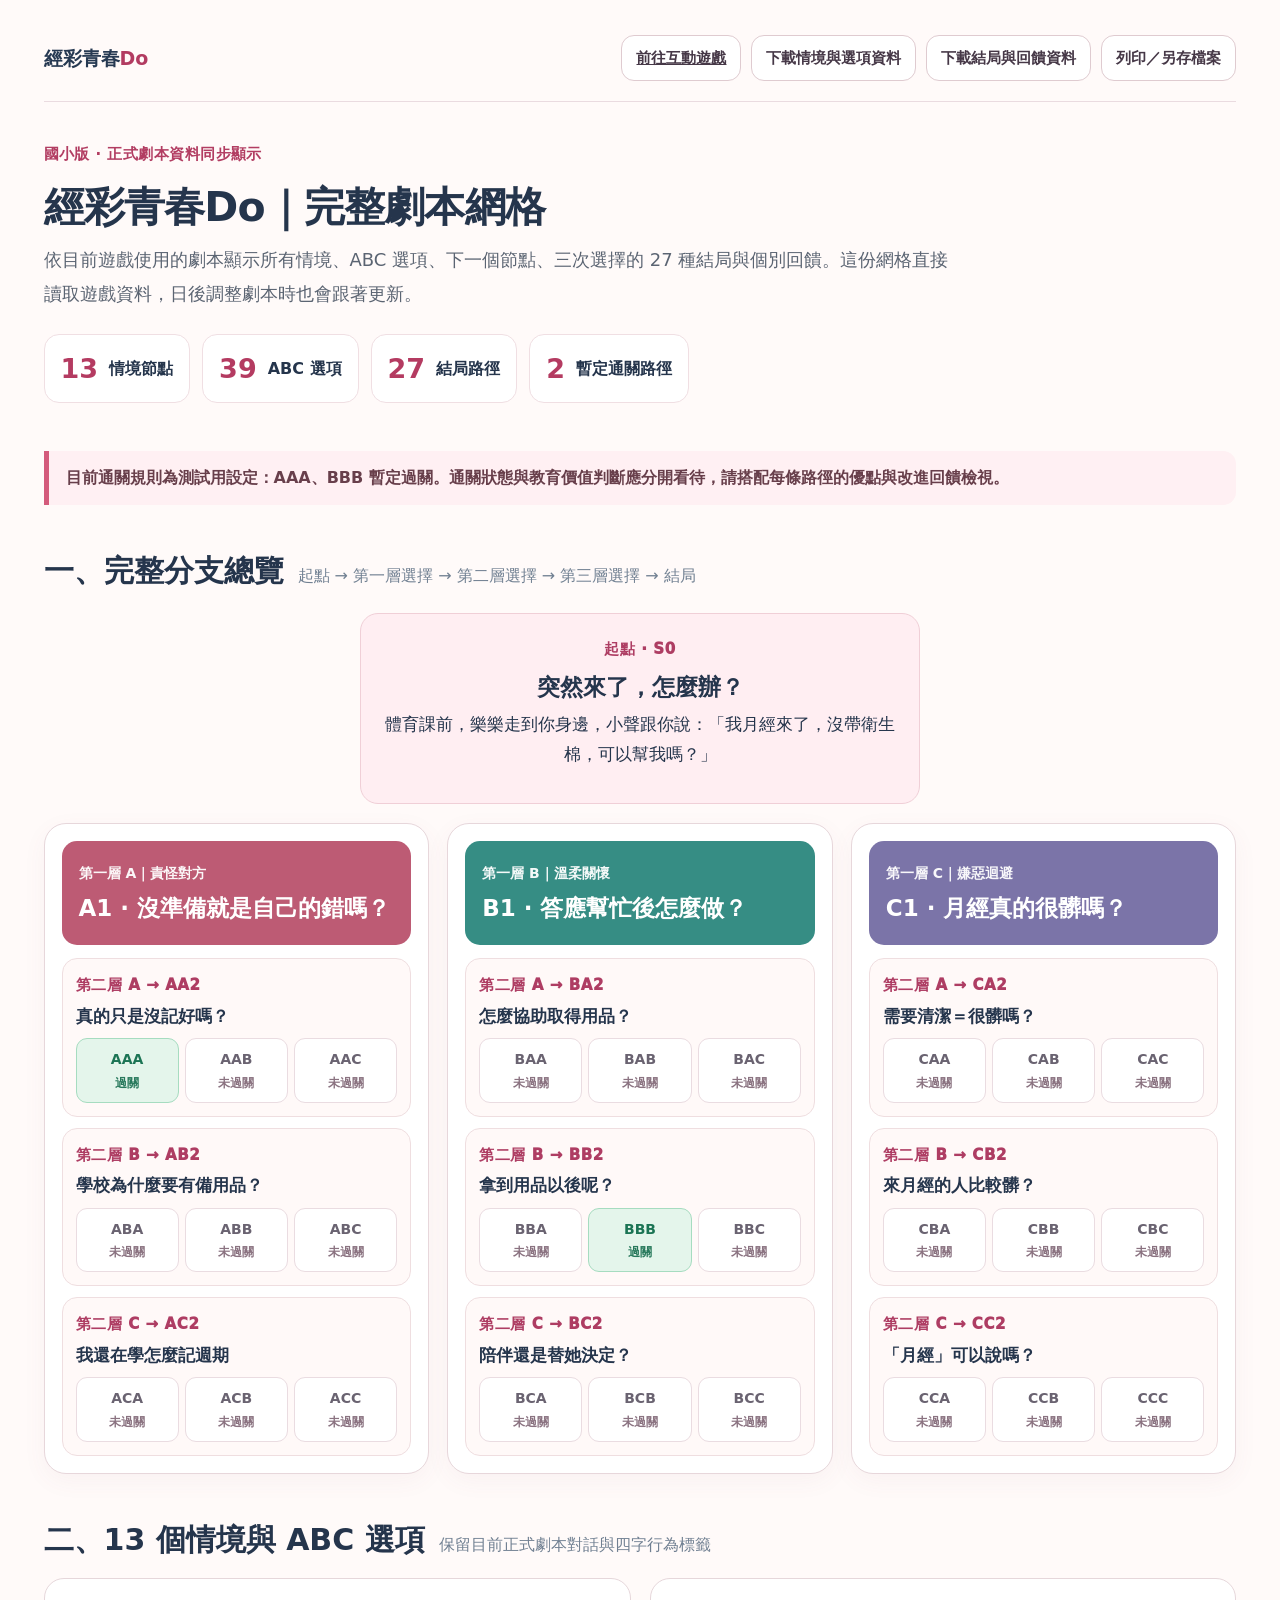
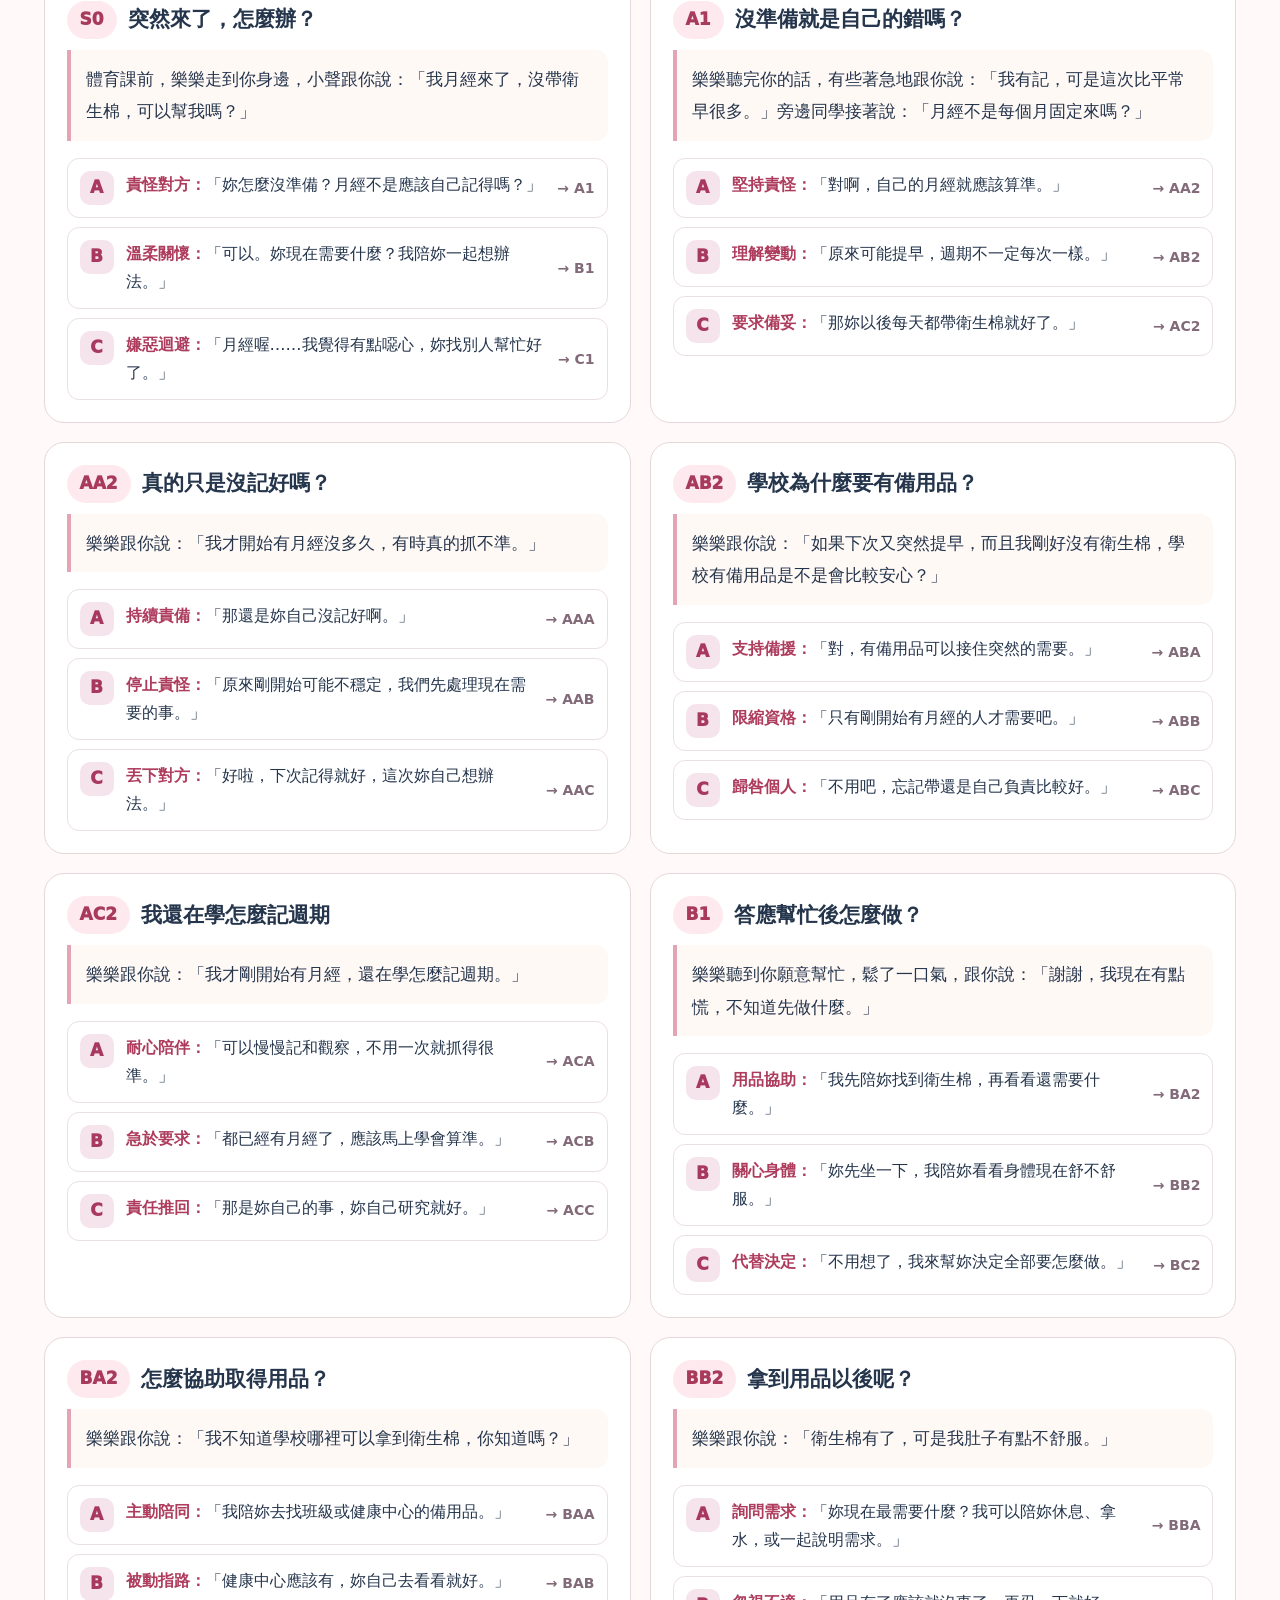
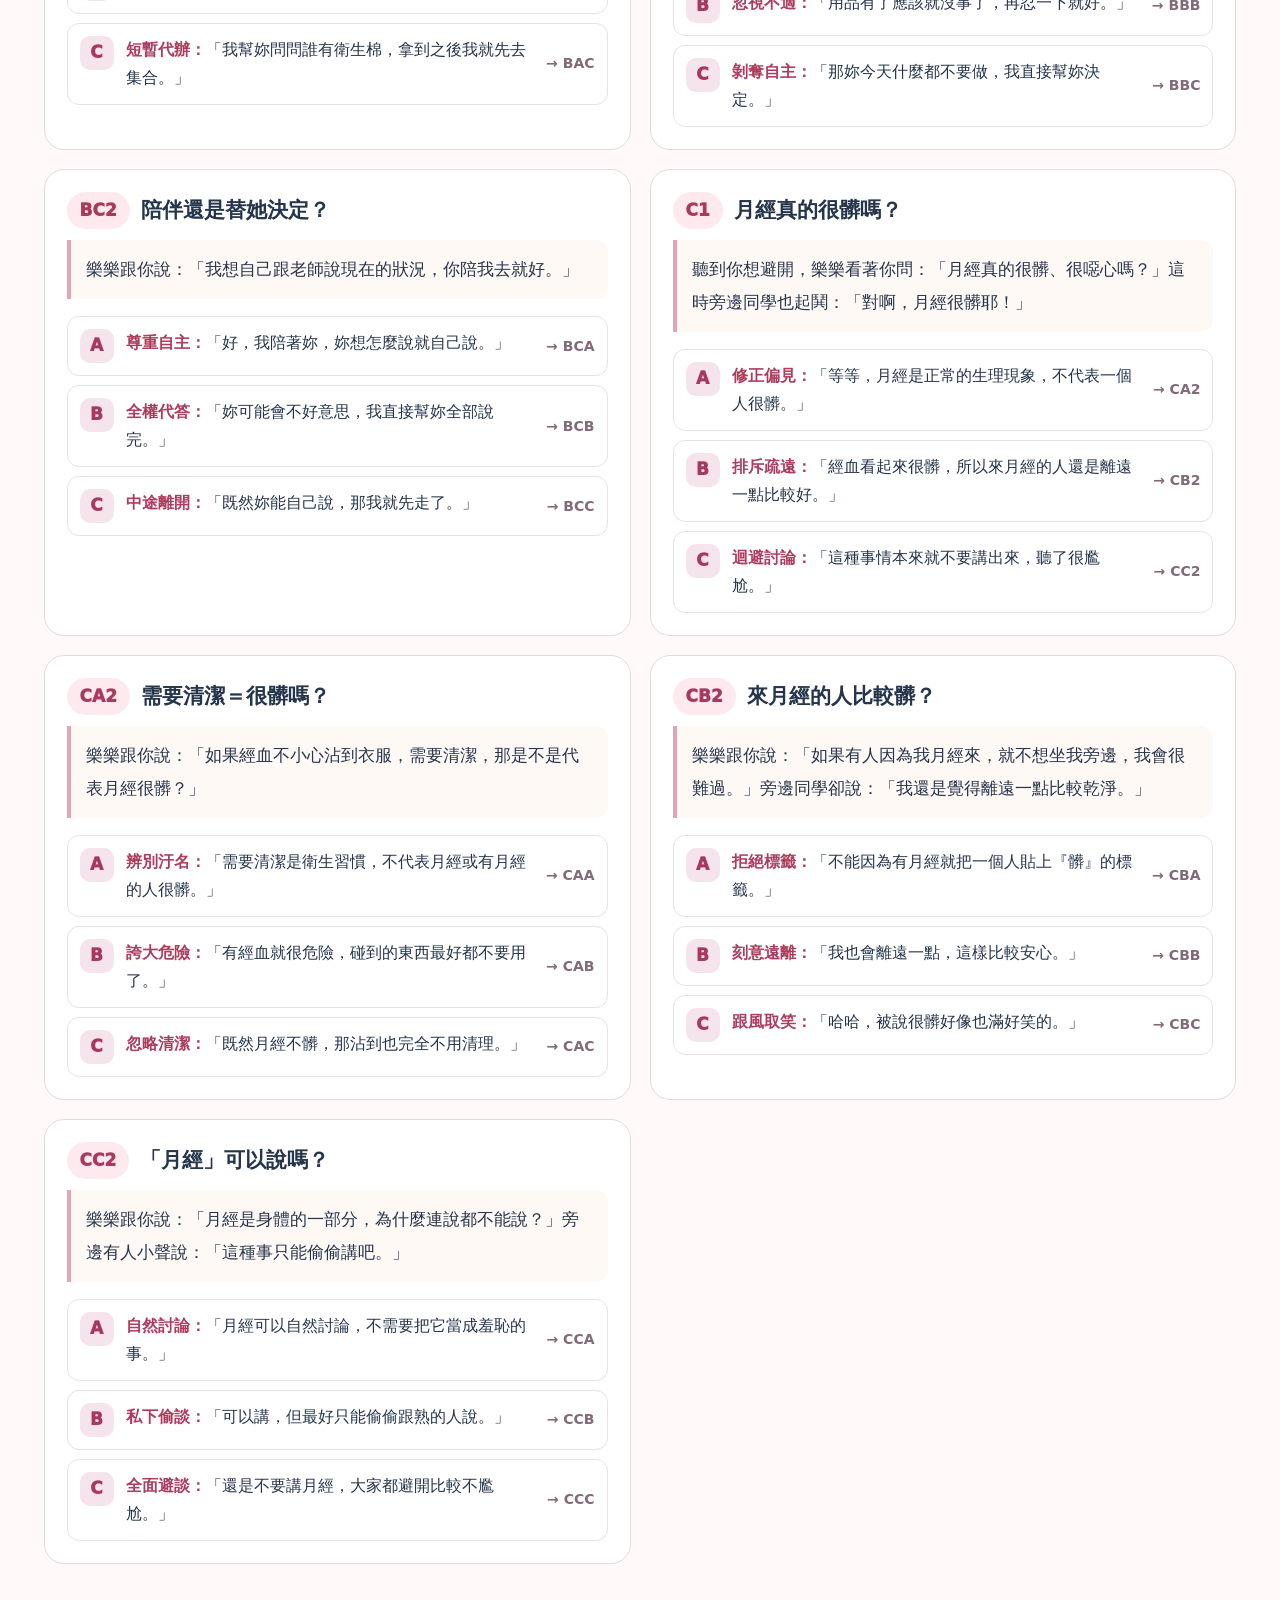
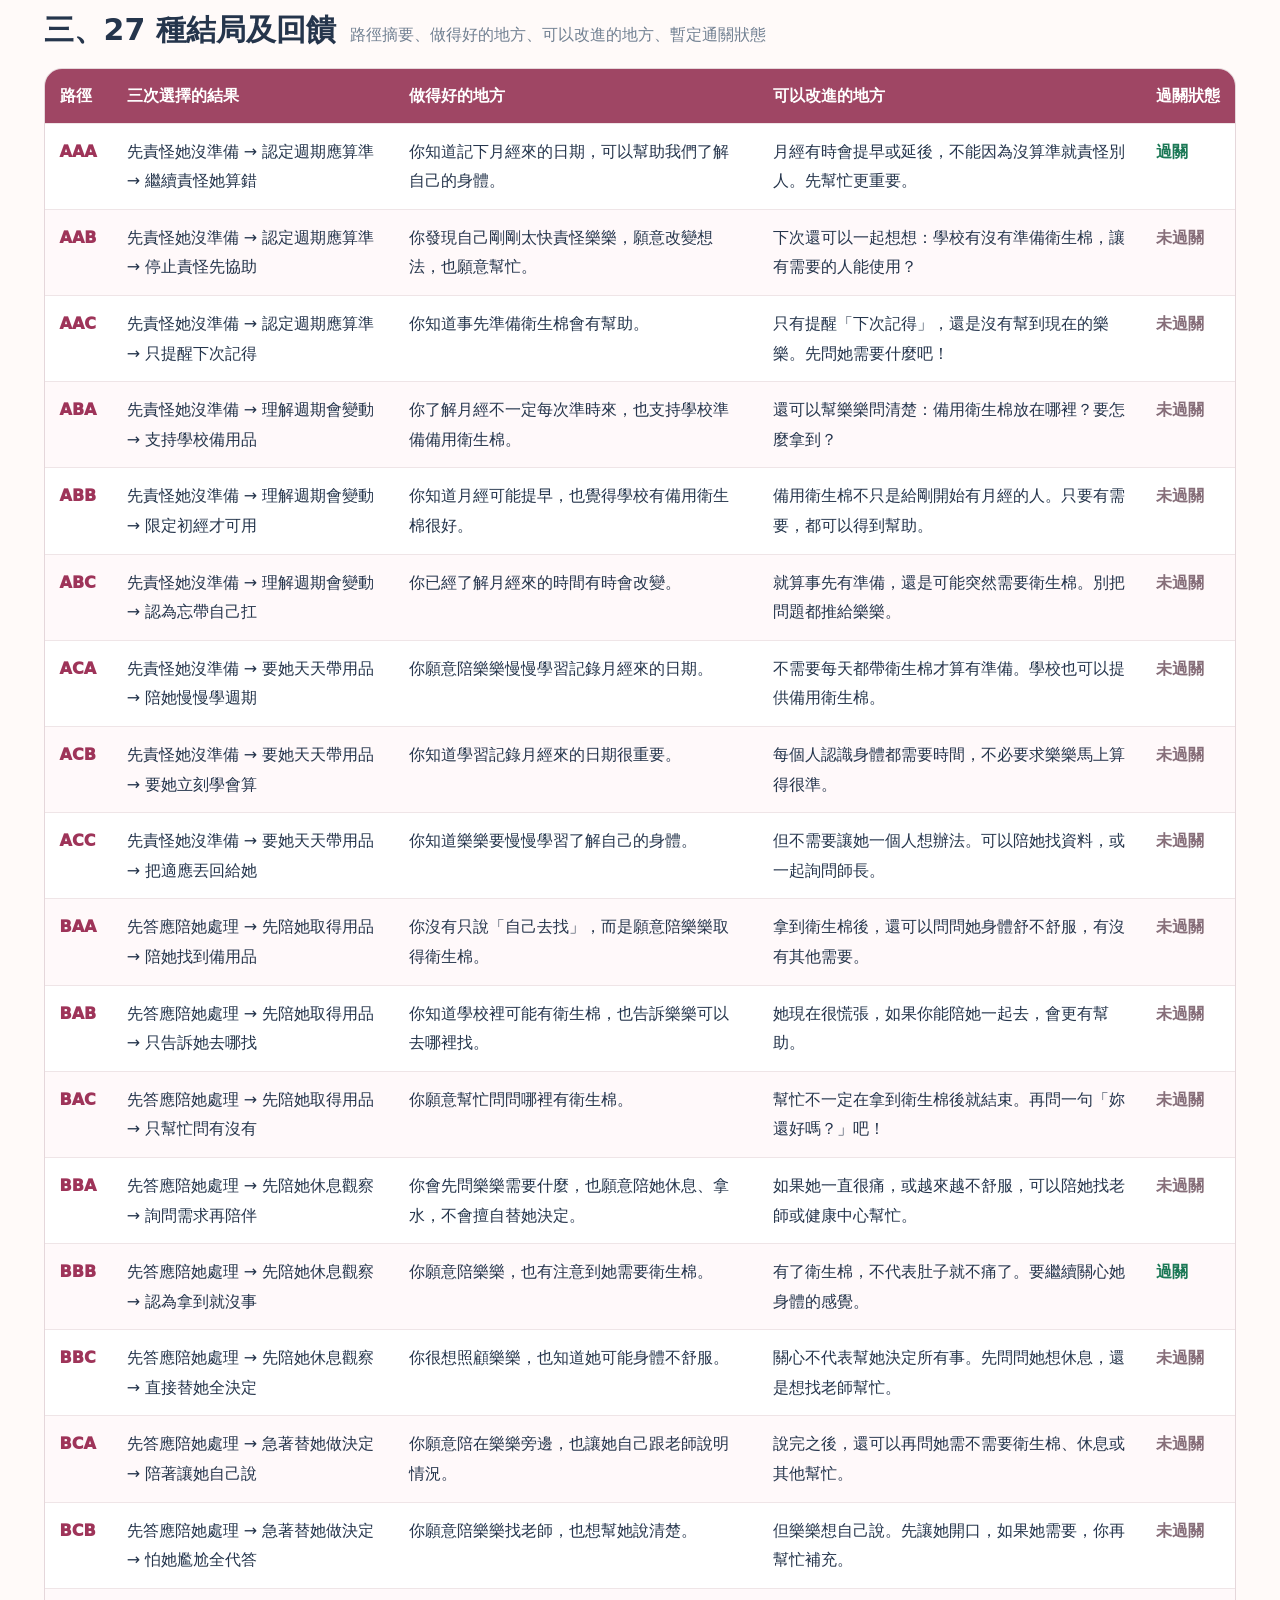
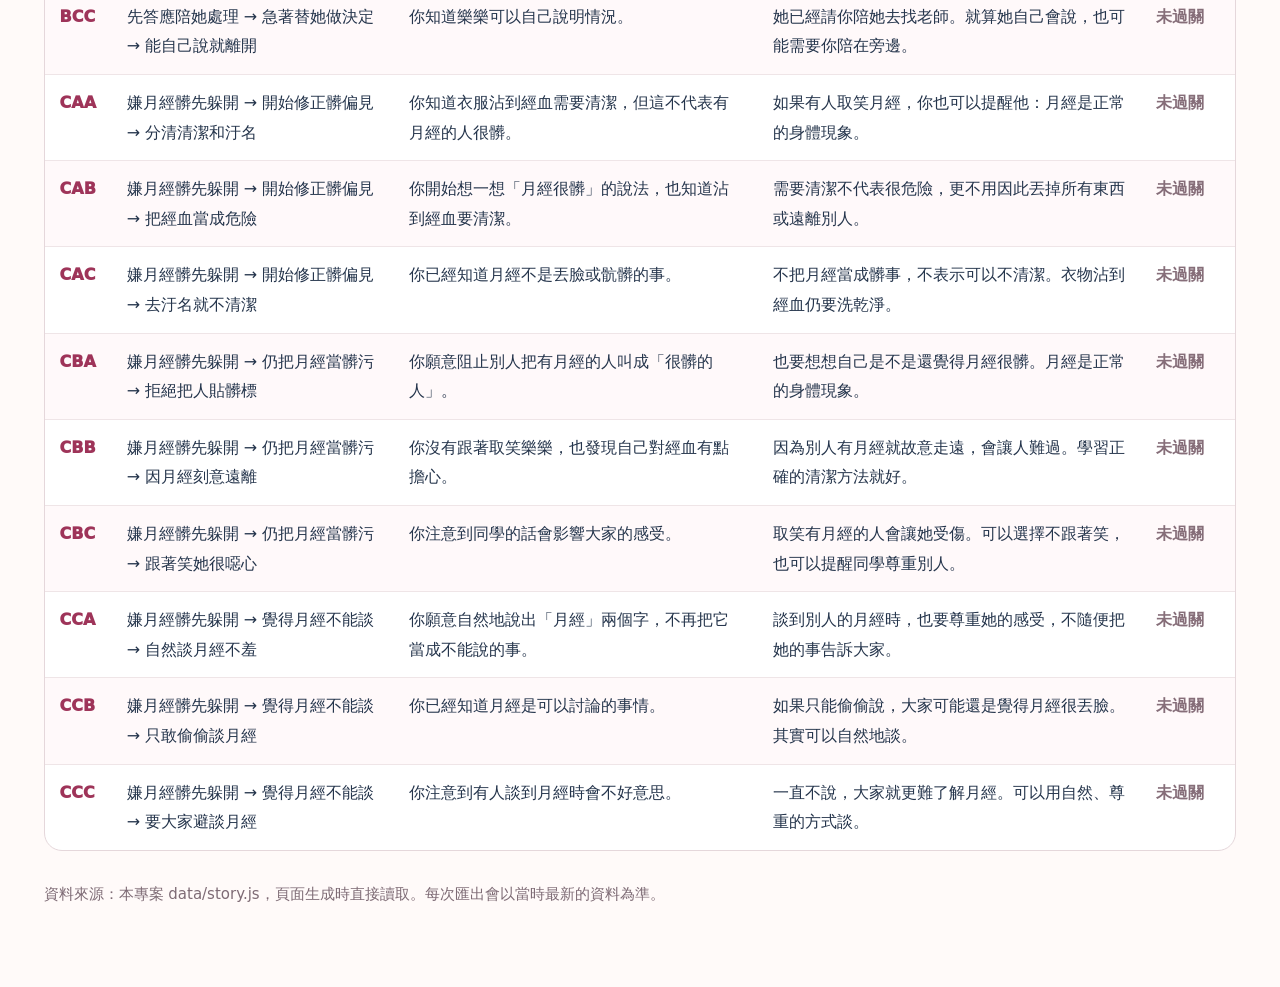
==== story-grid.html @ a3f5ae29 "docs: add live script grid displaying every scene, branch and ending with CSV export" ====
<!doctype html>
<html lang="zh-Hant">
<head>
<meta charset="utf-8">
<meta name="viewport" content="width=device-width, initial-scale=1">
<meta name="color-scheme" content="light">
<title>經彩青春Do｜國小版劇本網格</title>
<script src="./data/story.js" defer></script>
<style>
:root{font-family:"Noto Sans TC","PingFang TC","Microsoft JhengHei",system-ui,sans-serif;color:#25354c;background:#fffaf9;font-size:17px}
*{box-sizing:border-box}body{margin:0;line-height:1.75}main{max-width:1440px;padding:25px clamp(16px,3.4vw,55px) 80px;margin:auto}
h1{font-size:clamp(30px,3.2vw,45px);line-height:1.35;margin:0 0 8px;letter-spacing:-.02em}
h2{font-size:clamp(24px,2.6vw,30px);line-height:1.4;margin:0 0 17px}
h3{font-size:21px;margin:0 0 8px}p{margin:0 0 12px}a{color:#9f3155}button{font:inherit;cursor:pointer;border:0}
.topbar{display:flex;justify-content:space-between;align-items:center;gap:14px;flex-wrap:wrap;padding:10px 0 20px;border-bottom:1px solid #eadbe0}
.brand{font-size:19px;font-weight:900;text-decoration:none;color:#263952}.brand span{color:#b23b61}
.header-actions{display:flex;gap:10px;flex-wrap:wrap}
.control{border:1px solid #dfcbd0;border-radius:13px;background:white;color:#463847;font-size:15px;font-weight:800;padding:9px 14px}
.control:hover{border-color:#b83a61;background:#fff0f4}
.hero{padding:39px 0 28px}.eyebrow{font-size:15px;letter-spacing:.03em;color:#b23d62;font-weight:900}
.intro{font-size:18px;color:#5b6472;max-width:920px;line-height:1.9}
.counters{display:flex;flex-wrap:wrap;gap:12px;margin:23px 0 0}
.stat{display:flex;align-items:center;gap:11px;border:1px solid #f0dfe3;padding:10px 16px;border-radius:15px;background:white;font-size:16px;font-weight:750}
.stat strong{font-size:27px;color:#b43b61}
.notice{border-left:5px solid #d45b7c;background:#fff0f3;color:#683f4b;border-radius:0 13px 13px 0;padding:13px 17px;margin:20px 0 33px;font-size:16px;font-weight:700}
.section{margin-top:45px}.section-header{display:flex;align-items:baseline;gap:14px;flex-wrap:wrap}
.section-header p{color:#718092;font-size:16px}
.start-box{text-align:center;padding:22px;border-radius:18px;background:#ffeef2;border:1px solid #f0cfd7;margin:4px auto 19px;max-width:560px}
.node-id{font-size:15px;color:#ae3d63;font-weight:950;letter-spacing:.04em}
.start-box h3{font-size:23px;margin:4px 0 3px}
.flow-grid{display:grid;grid-template-columns:repeat(3,minmax(0,1fr));gap:18px}
.branch{border:1px solid #e7d7db;background:white;border-radius:22px;padding:17px;min-width:0;box-shadow:0 7px 25px #844b5d0d}
.branch-head{border-radius:15px;padding:17px;color:white;margin-bottom:13px}
.branch:nth-child(1) .branch-head{background:#bd5b74}
.branch:nth-child(2) .branch-head{background:#368d84}
.branch:nth-child(3) .branch-head{background:#7b74a8}
.branch-head h3{font-size:23px;margin:0;color:white}.branch-head small{font-size:14px;opacity:.95;font-weight:750}
.subnode{background:#fff9f8;border:1px solid #efdee0;padding:13px;border-radius:15px;margin-top:11px}
.subnode>strong{display:block;font-size:17px;margin:3px 0 7px}
.finish-list{display:grid;grid-template-columns:repeat(3,minmax(0,1fr));gap:6px}
.end-chip{display:flex;flex-direction:column;justify-content:center;align-items:center;gap:1px;text-align:center;border:1px solid #eadce1;border-radius:11px;padding:8px 4px;background:white;font-size:14px;font-weight:900;color:#6a6371}
.end-chip.pass{background:#e4f5eb;border-color:#a6dcc0;color:#1b7454}
.end-chip small{font-size:12px;font-weight:750;color:#8a7280}
.end-chip.pass small{color:#28795c}
.node-grid{display:grid;grid-template-columns:repeat(2,minmax(0,1fr));gap:19px}
.script-card{border-radius:20px;border:1px solid #e6d7db;background:white;padding:22px;min-width:0;break-inside:avoid}
.script-top{display:flex;align-items:center;gap:11px;flex-wrap:wrap;margin-bottom:11px}
.script-id{display:inline-block;padding:4px 13px;background:#fde9ee;border-radius:80px;font-weight:950;color:#a83b5b}
.script-top h3{margin:0;font-size:21px}
.script-scene{background:#fff9f6;border-left:4px solid #e3a4b5;padding:13px 15px;font-size:17px;line-height:1.92;border-radius:0 12px 12px 0}
.choices{display:flex;flex-direction:column;gap:9px;margin-top:17px}
.choice{display:grid;grid-template-columns:36px minmax(0,1fr) auto;gap:10px;align-items:start;border:1px solid #ebdfe1;border-radius:12px;padding:12px}
.choice-letter{display:grid;place-items:center;width:34px;height:34px;border-radius:10px;background:#f6e4ec;color:#a8395e;font-weight:950}
.choice-main{font-size:16px;min-width:0}
.choice-main strong{color:#ae3c5d}
.choice-arrow{font-size:14px;font-weight:900;color:#826a78;white-space:nowrap;align-self:center}
.table-scroll{overflow:auto;border:1px solid #e5d7db;border-radius:18px;background:white}
table{border-collapse:collapse;width:100%;min-width:980px}
thead th{position:sticky;top:0;z-index:1;background:#9f4664;color:white;padding:13px 15px;text-align:left;font-size:16px;white-space:nowrap}
tbody td{font-size:16px;padding:13px 15px;border-top:1px solid #efe5e7;vertical-align:top;line-height:1.85}
tbody tr:nth-child(even){background:#fff9fa}
tbody tr:hover{background:#fff1f4}
.code{font-weight:950;color:#9e3459;white-space:nowrap}
.status{font-weight:850;white-space:nowrap;color:#866e79}
.status.pass{color:#1b7855}
.step-cell{min-width:190px}.feedback-cell{min-width:250px}
.footer{margin:30px 0 0;color:#7e6b75;font-size:15px}
.sr-only{position:absolute;width:1px;height:1px;padding:0;margin:-1px;overflow:hidden;clip:rect(0,0,0,0);border:0}
@media(max-width:1000px){.flow-grid{grid-template-columns:1fr}.node-grid{grid-template-columns:1fr}.branch{max-width:none}}
@media(max-width:560px){.hero{padding:28px 0 18px}.stat{padding:8px 12px}.stat strong{font-size:24px}.script-card{padding:16px}.choice{grid-template-columns:33px minmax(0,1fr);gap:9px}.choice-arrow{grid-column:2;justify-self:start}.flow-grid{gap:14px}.notice{font-size:15px}}
@media print{
  @page{size:A4 landscape;margin:12mm}
  :root{font-size:12pt}
  body{background:white}
  main{max-width:none;padding:0}
  .header-actions,.control{display:none!important}
  .hero{padding:15px 0}
  .section{page-break-before:always;margin-top:15px}
  .branch,.script-card,.start-box{box-shadow:none}
  .flow-grid{display:grid;grid-template-columns:repeat(3,minmax(0,1fr));gap:9px}
  .branch{padding:9px;border-radius:10px}
  .branch-head{padding:9px}
  .subnode{padding:7px;margin-top:7px}
  .end-chip{font-size:10pt;padding:4px 1px}
  .end-chip small{font-size:8pt}
  .node-grid{grid-template-columns:repeat(2,minmax(0,1fr))}
  .script-card{padding:12px;break-inside:avoid}
  .script-card h3{font-size:14pt}
  .script-scene,.choice-main{font-size:10pt}
  table{min-width:0}
  th,td{font-size:9pt!important;padding:6px!important}
  thead{display:table-header-group}
  tr{break-inside:avoid}
}
</style>
</head>
<body>
<main>
<header class="topbar">
<a class="brand" href="./">經彩青春<span>Do</span></a>
<div class="header-actions"><a href="./" class="control">前往互動遊戲</a><button class="control" id="download-scenes" type="button">下載情境與選項資料</button><button class="control" id="download-endings" type="button">下載結局與回饋資料</button><button class="control" id="print" type="button">列印／另存檔案</button></div>
</header>
<section class="hero">
<p class="eyebrow">國小版 · 正式劇本資料同步顯示</p>
<h1>經彩青春Do｜完整劇本網格</h1>
<p class="intro">依目前遊戲使用的劇本顯示所有情境、ABC 選項、下一個節點、三次選擇的 27 種結局與個別回饋。這份網格直接讀取遊戲資料，日後調整劇本時也會跟著更新。</p>
<div class="counters" id="counters"></div>
</section>
<p class="notice">目前通關規則為測試用設定：AAA、BBB 暫定過關。通關狀態與教育價值判斷應分開看待，請搭配每條路徑的優點與改進回饋檢視。</p>
<section id="overview" class="section">
<div class="section-header"><h2>一、完整分支總覽</h2><p>起點 → 第一層選擇 → 第二層選擇 → 第三層選擇 → 結局</p></div>
<div id="start-node" class="start-box"></div>
<div id="branch-grid" class="flow-grid"></div>
</section>
<section id="all-scenes" class="section">
<div class="section-header"><h2>二、13 個情境與 ABC 選項</h2><p>保留目前正式劇本對話與四字行為標籤</p></div>
<div id="node-grid" class="node-grid"></div>
</section>
<section id="all-endings" class="section">
<div class="section-header"><h2>三、27 種結局及回饋</h2><p>路徑摘要、做得好的地方、可以改進的地方、暫定通關狀態</p></div>
<div class="table-scroll"><table><thead><tr><th>路徑</th><th>三次選擇的結果</th><th>做得好的地方</th><th>可以改進的地方</th><th>過關狀態</th></tr></thead><tbody id="outcome-rows"></tbody></table></div>
</section>
<p class="footer">資料來源：本專案 data/story.js，頁面生成時直接讀取。每次匯出會以當時最新的資料為準。</p>
</main>
<script>
window.addEventListener("DOMContentLoaded",()=>{
  const data=window.STORY_DATA;
  if(!data){document.getElementById("start-node").textContent="無法讀取劇本資料。";return;}
  const letters=["A","B","C"];
  const pass=new Set(data.passRoutes||[]);
  const esc=v=>String(v).replace(/[&<>"']/g,c=>({"&":"&amp;","<":"&lt;",">":"&gt;",'"':"&quot;","'":"&#39;"}[c]));
  const order=["S0","A1","AA2","AB2","AC2","B1","BA2","BB2","BC2","C1","CA2","CB2","CC2"];
  document.getElementById("counters").innerHTML=[
    [Object.keys(data.nodes).length,"情境節點"],
    [Object.keys(data.nodes).length*3,"ABC 選項"],
    [Object.keys(data.endings).length,"結局路徑"],
    [pass.size,"暫定通關路徑"]
  ].map(([n,label])=>'<div class="stat"><strong>'+n+'</strong>'+label+'</div>').join("");
  const root=data.nodes.S0;
  document.getElementById("start-node").innerHTML='<div class="node-id">起點 · S0</div><h3>'+esc(root.title)+'</h3><p>'+esc(root.scene)+'</p>';
  document.getElementById("branch-grid").innerHTML=letters.map(a=>{
    const first=root.choices[a].next;
    const firstNode=data.nodes[first];
    return '<article class="branch"><div class="branch-head"><small>第一層 '+a+'｜'+esc(root.choices[a].label)+'</small><h3>'+esc(first)+' · '+esc(firstNode.title)+'</h3></div>'+
      letters.map(b=>{
        const second=firstNode.choices[b].next,secondNode=data.nodes[second];
        return '<div class="subnode"><div class="node-id">第二層 '+b+' → '+esc(second)+'</div><strong>'+esc(secondNode.title)+'</strong><div class="finish-list">'+
          letters.map(c=>{
            const choice=secondNode.choices[c];
            const end=choice.next;
            return '<div class="end-chip'+(pass.has(end)?' pass':'')+'" title="'+esc(choice.label)+'"><span>'+esc(end)+'</span><small>'+(pass.has(end)?'過關':'未過關')+'</small></div>';
          }).join("")+
        '</div></div>';
      }).join("")+'</article>';
  }).join("");
  document.getElementById("node-grid").innerHTML=order.map(id=>{
    const node=data.nodes[id];
    if(!node)return "";
    return '<article class="script-card" id="node-'+esc(id)+'"><div class="script-top"><span class="script-id">'+esc(id)+'</span><h3>'+esc(node.title)+'</h3></div><p class="script-scene">'+esc(node.scene)+'</p><div class="choices">'+letters.map(letter=>{
      const ch=node.choices[letter];
      return '<div class="choice"><span class="choice-letter">'+letter+'</span><span class="choice-main"><strong>'+esc(ch.label)+'：</strong>'+esc(ch.text)+'</span><span class="choice-arrow">→ '+esc(ch.next)+'</span></div>';
    }).join("")+'</div></article>';
  }).join("");
  const endings=Object.keys(data.endings).sort();
  document.getElementById("outcome-rows").innerHTML=endings.map(id=>{
    const e=data.endings[id];
    return '<tr><td class="code">'+esc(id)+'</td><td class="step-cell">'+e.steps.map(esc).join(' → ')+'</td><td class="feedback-cell">'+esc(e.positive)+'</td><td class="feedback-cell">'+esc(e.improve)+'</td><td class="status'+(pass.has(id)?' pass':'')+'">'+(pass.has(id)?'過關':'未過關')+'</td></tr>';
  }).join("");
  function csvDownload(name,rows){
    const quote=v=>'"'+String(v??"").replace(/"/g,'""')+'"';
    const lines=rows.map(row=>row.map(quote).join(",")).join("\r\n");
    const blob=new Blob(["\uFEFF"+lines],{type:"text/csv;charset=utf-8;"});
    const uri=URL.createObjectURL(blob);
    const a=document.createElement("a");a.href=uri;a.download=name;a.style.display="none";
    document.body.appendChild(a);a.click();a.remove();URL.revokeObjectURL(uri);
  }
  document.getElementById("download-scenes").addEventListener("click",()=>{
    const rows=[["節點","情境標題","情境內容","選項","四字標籤","原始對話","跳轉節點"]];
    for(const id of order){
      const n=data.nodes[id];if(!n)continue;
      for(const letter of letters){const c=n.choices[letter];rows.push([id,n.title,n.scene,letter,c.label,c.text,c.next]);}
    }
    csvDownload("經彩青春Do_13情境39選項.csv",rows);
  });
  document.getElementById("download-endings").addEventListener("click",()=>{
    const rows=[["結局路徑","第一次選擇摘要","第二次選擇摘要","第三次選擇摘要","做得好的地方","可以改進的地方","暫定過關狀態"]];
    for(const id of endings){const e=data.endings[id];rows.push([id,...e.steps,e.positive,e.improve,pass.has(id)?"過關":"未過關"]);}
    csvDownload("經彩青春Do_27種結局回饋.csv",rows);
  });
  document.getElementById("print").addEventListener("click",()=>window.print());
});
</script>
</body>
</html>
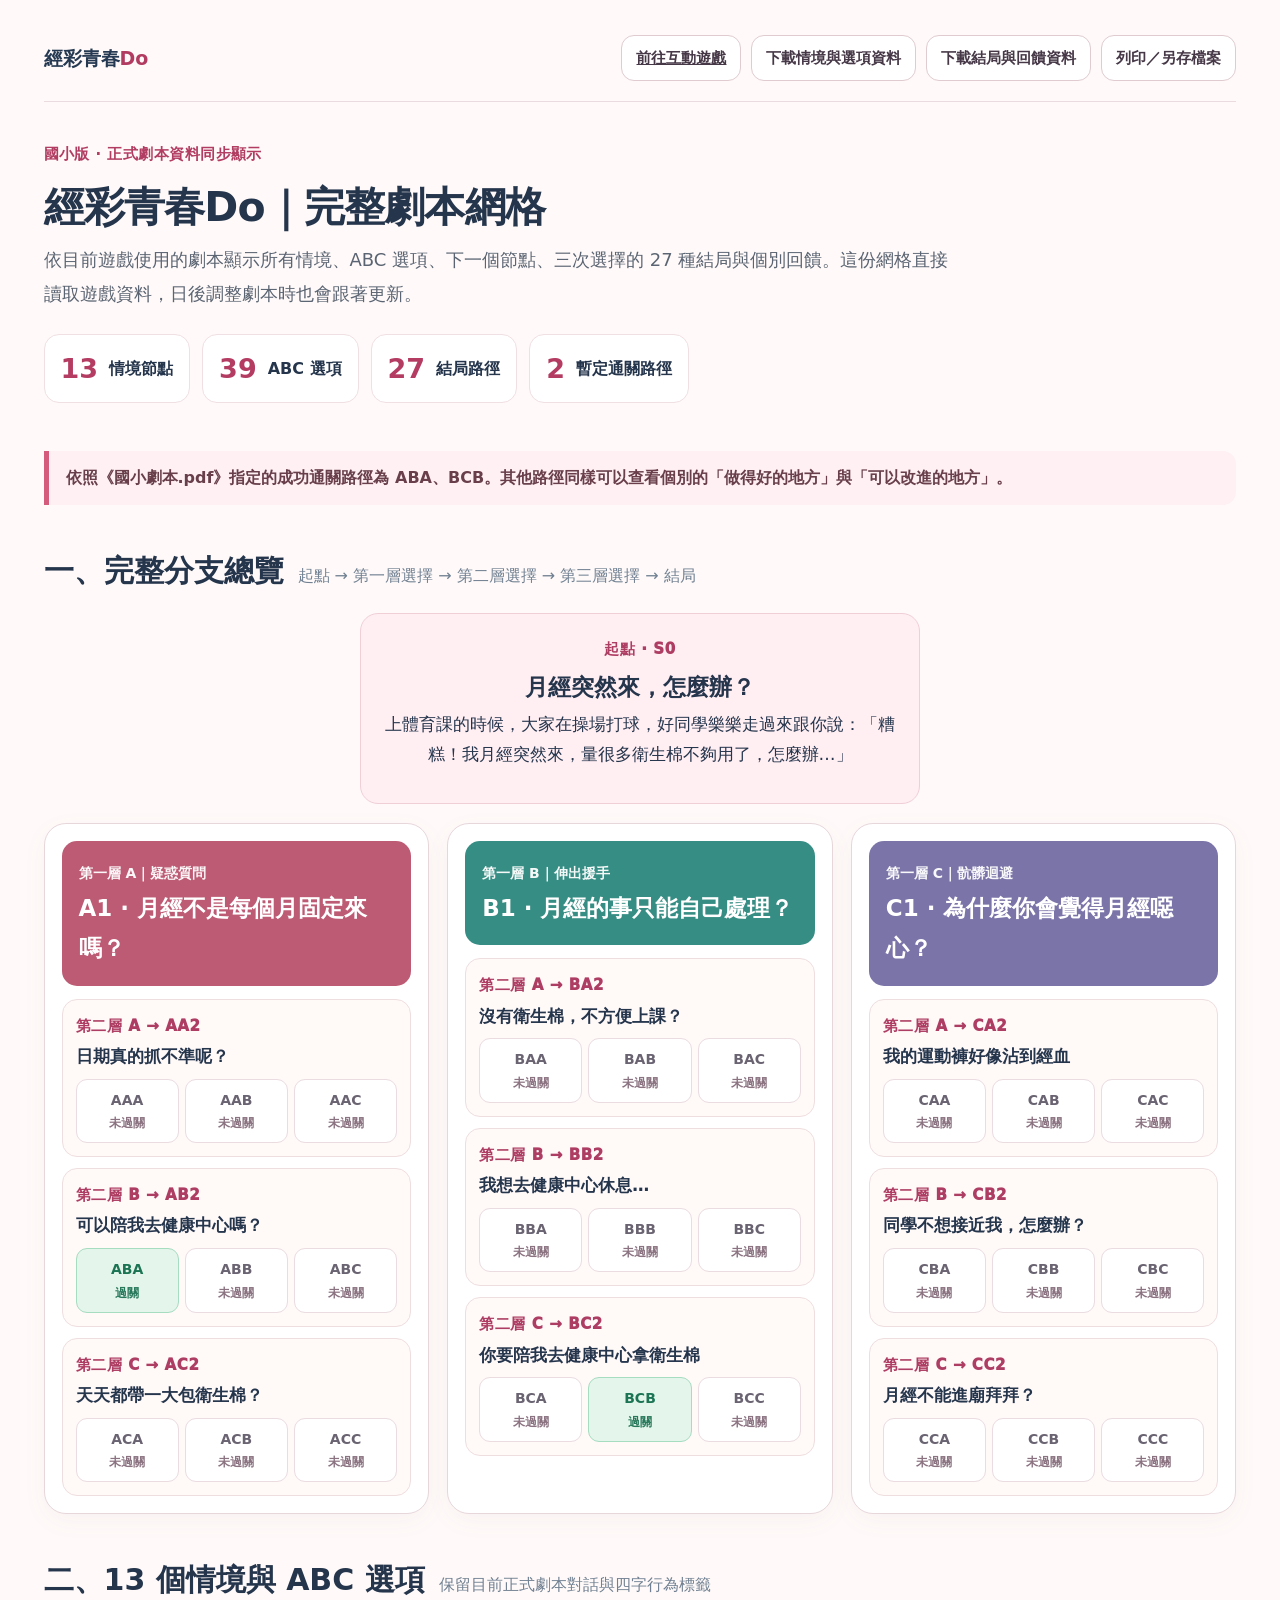
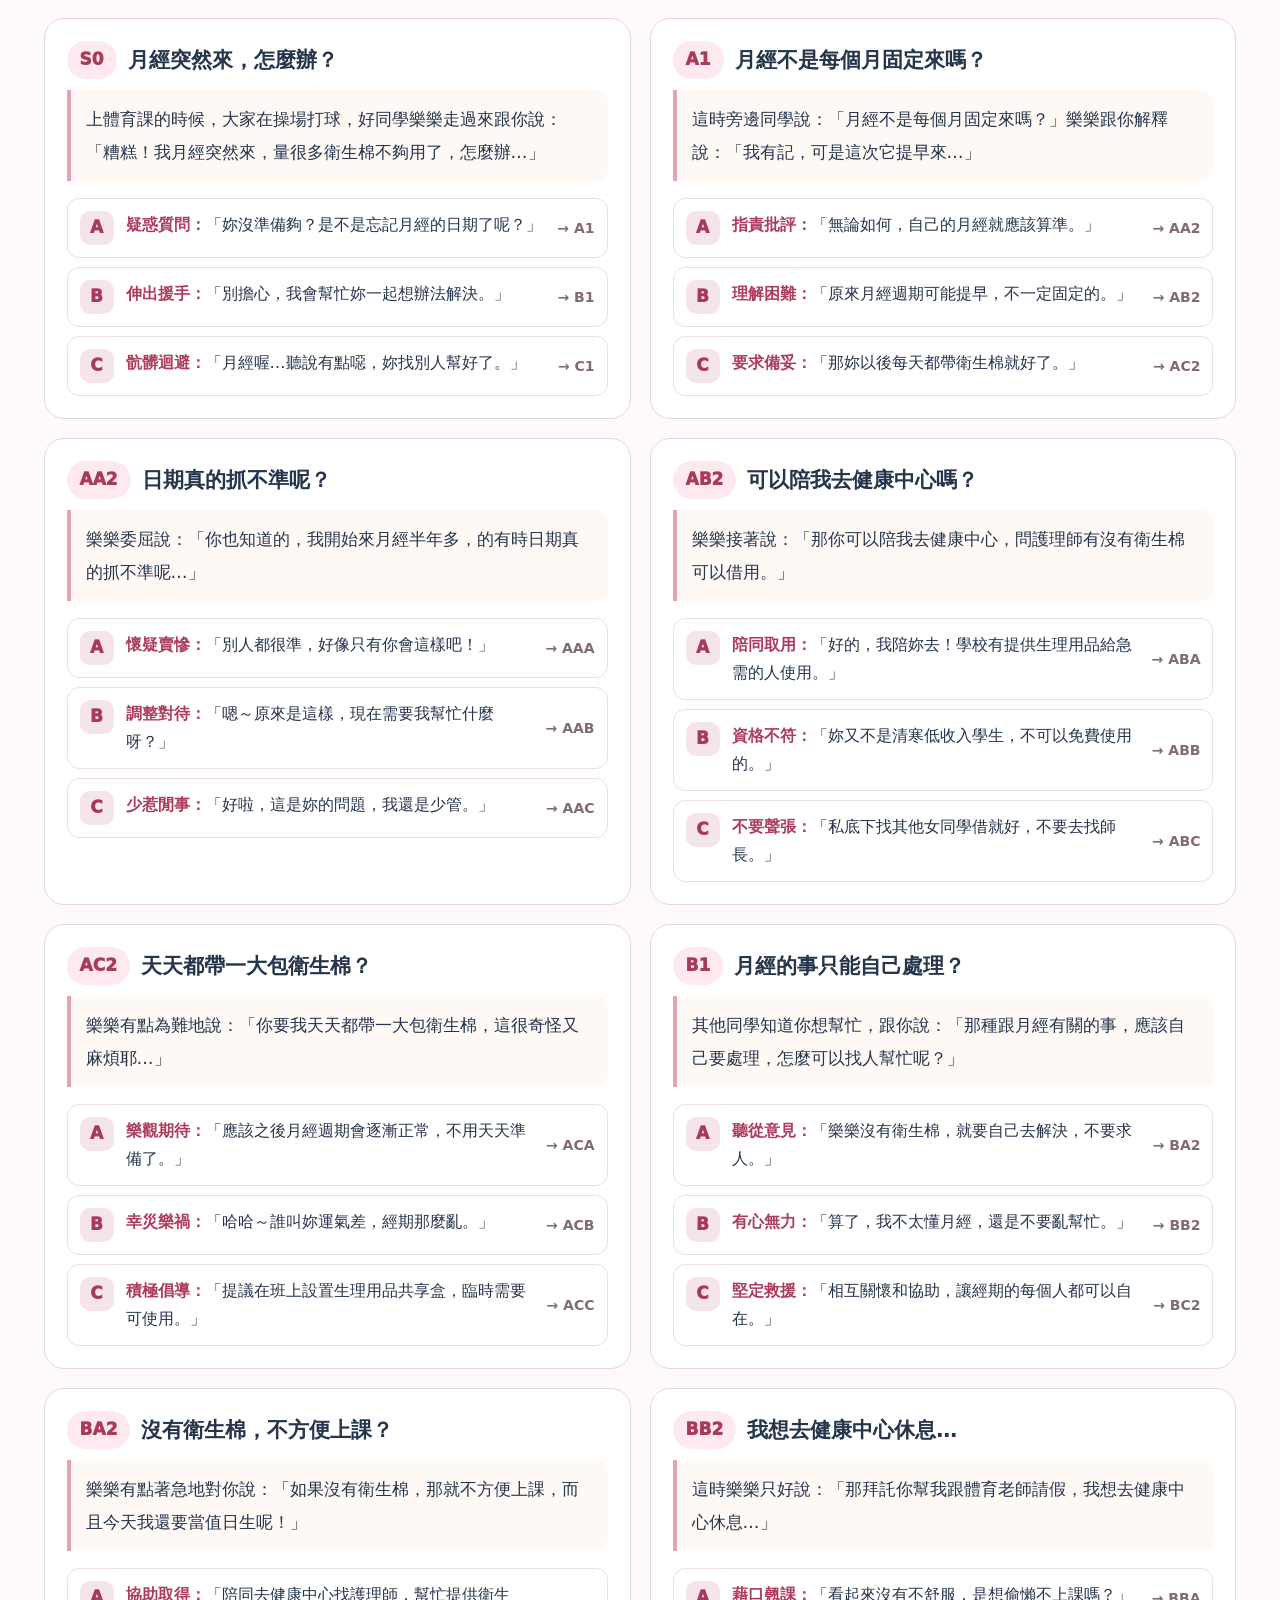
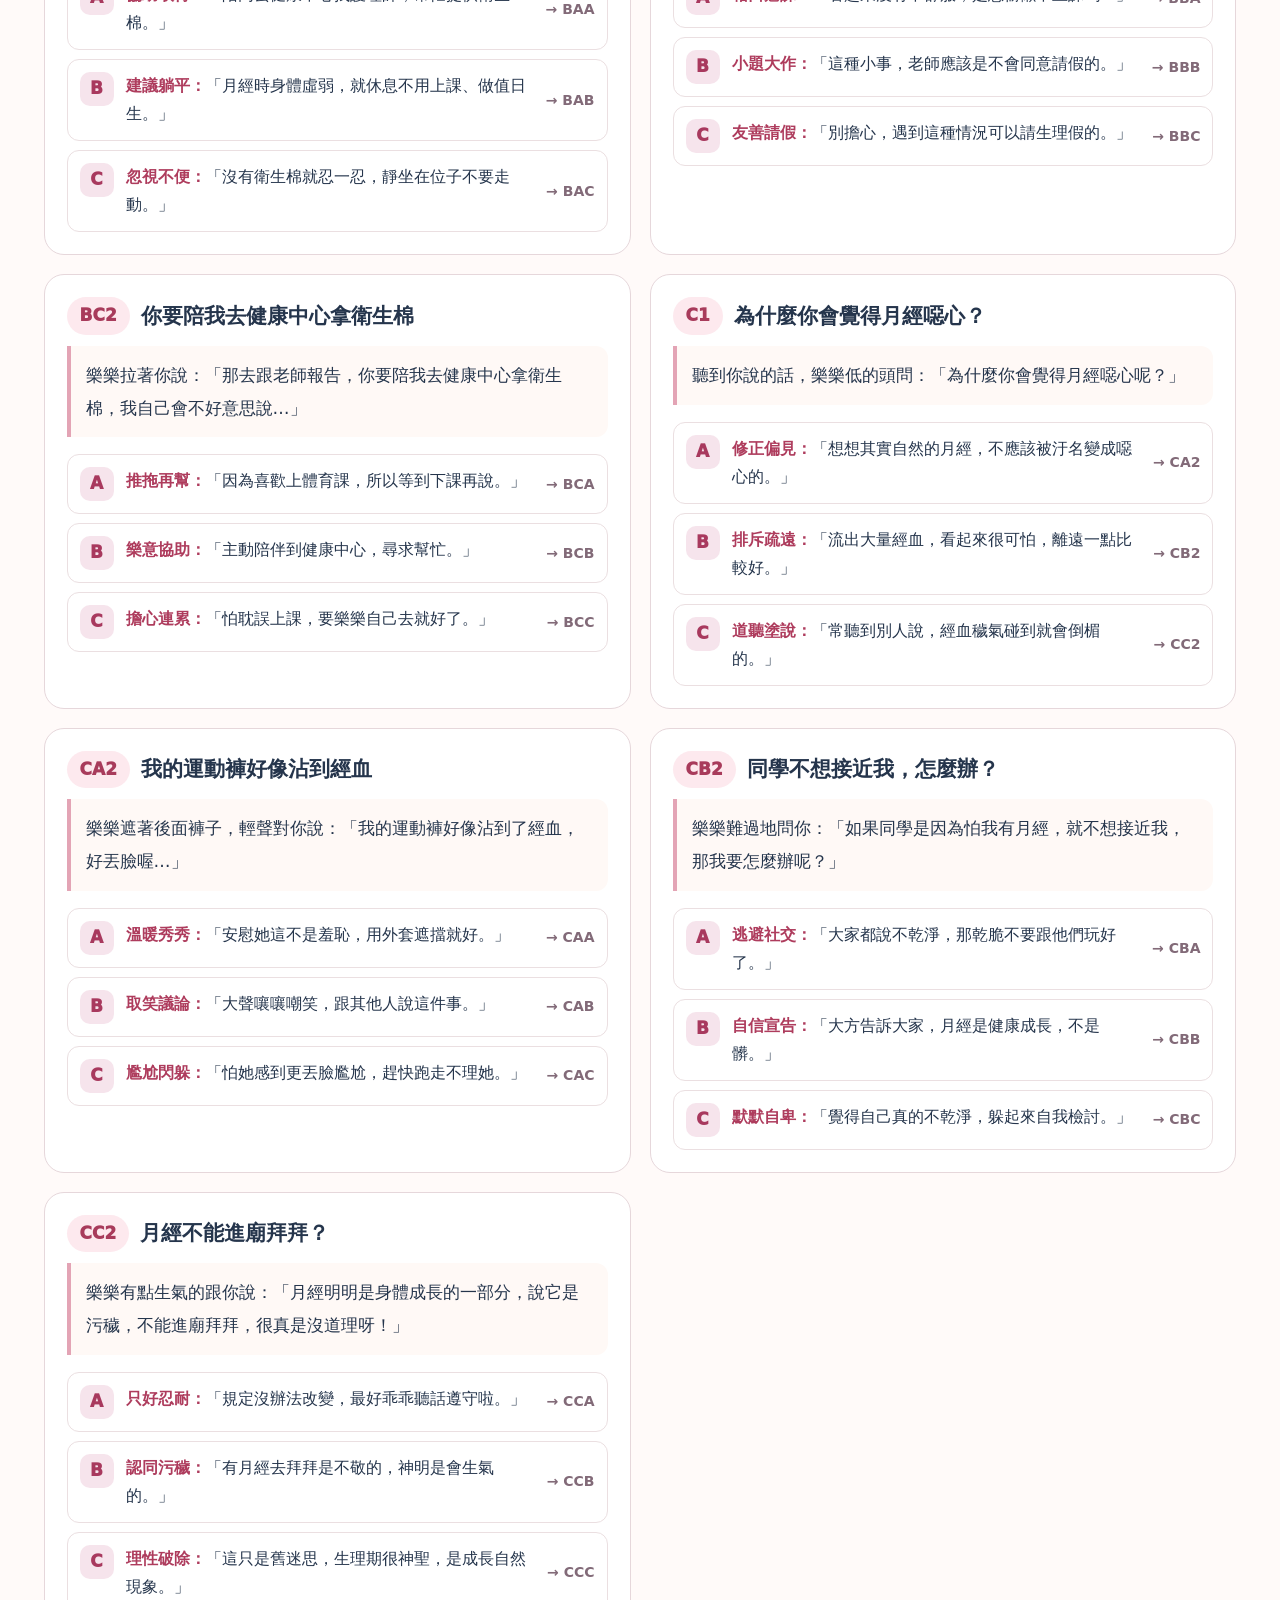
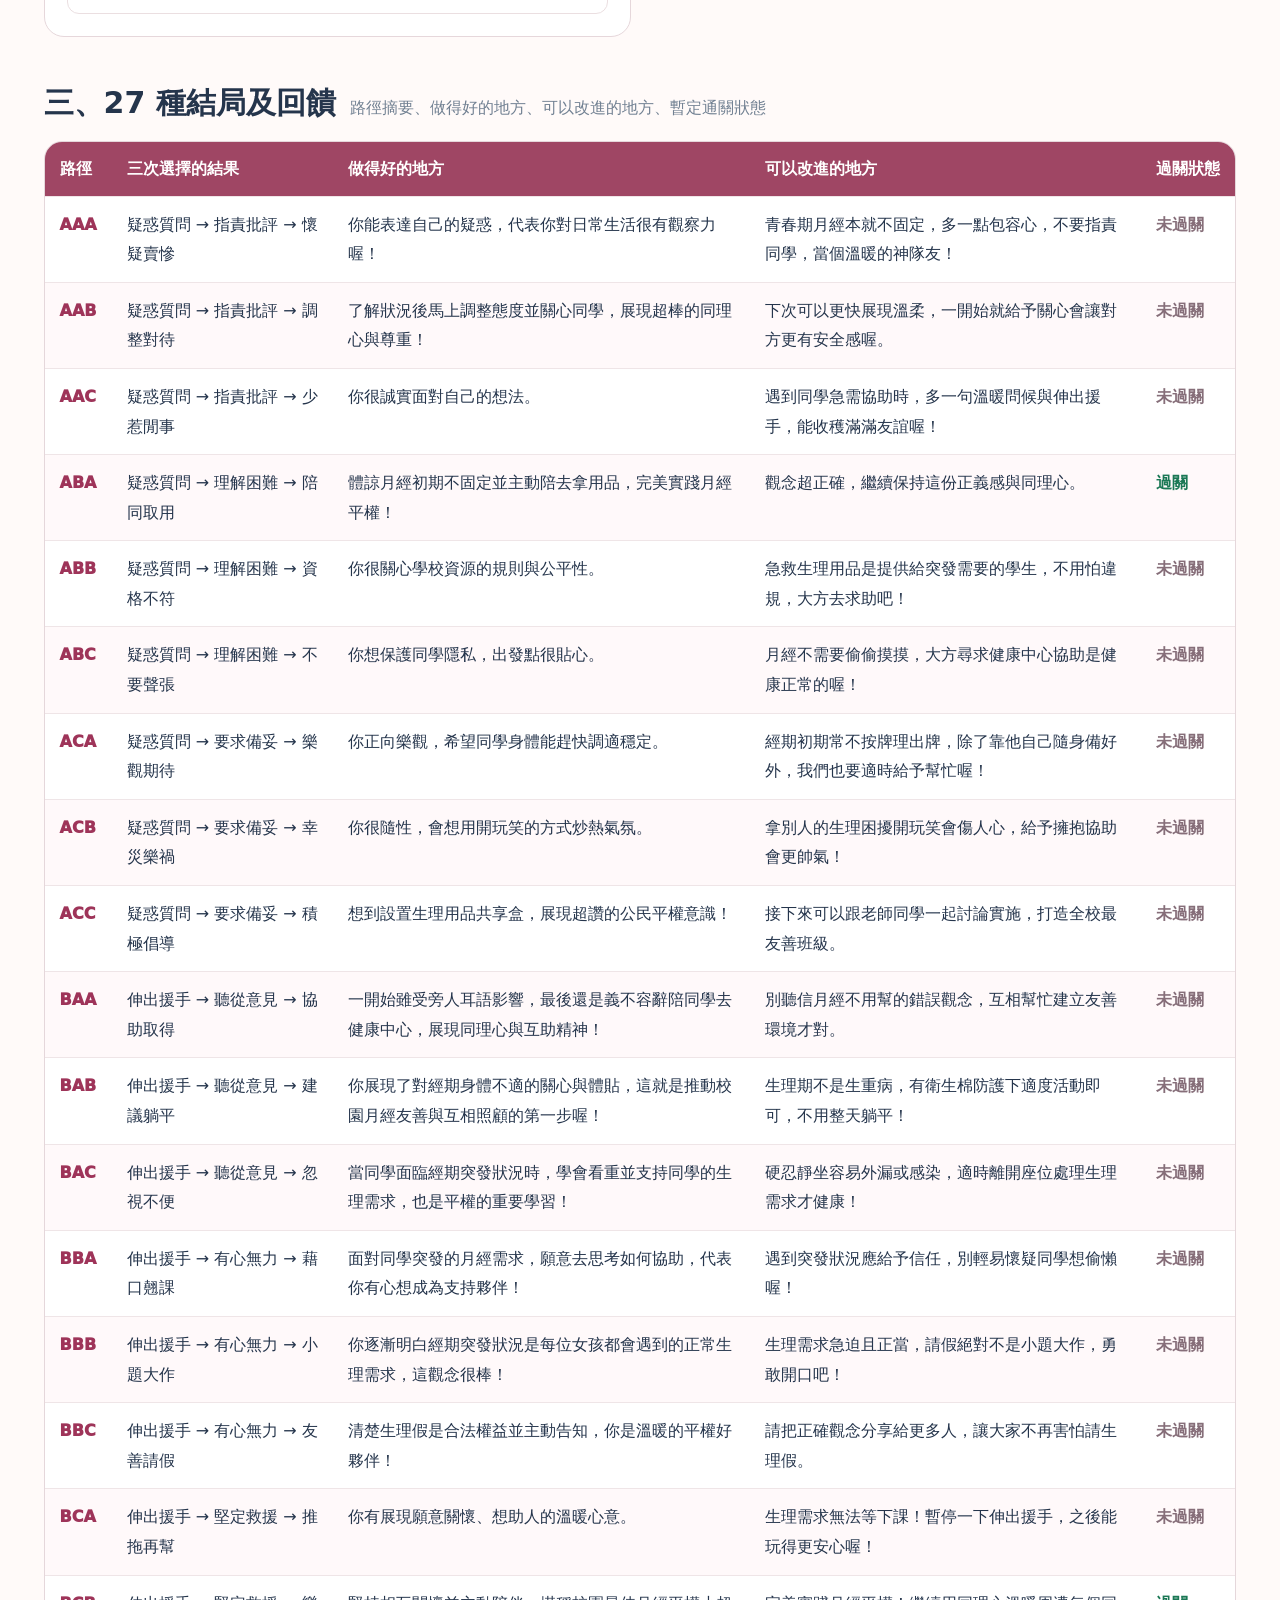
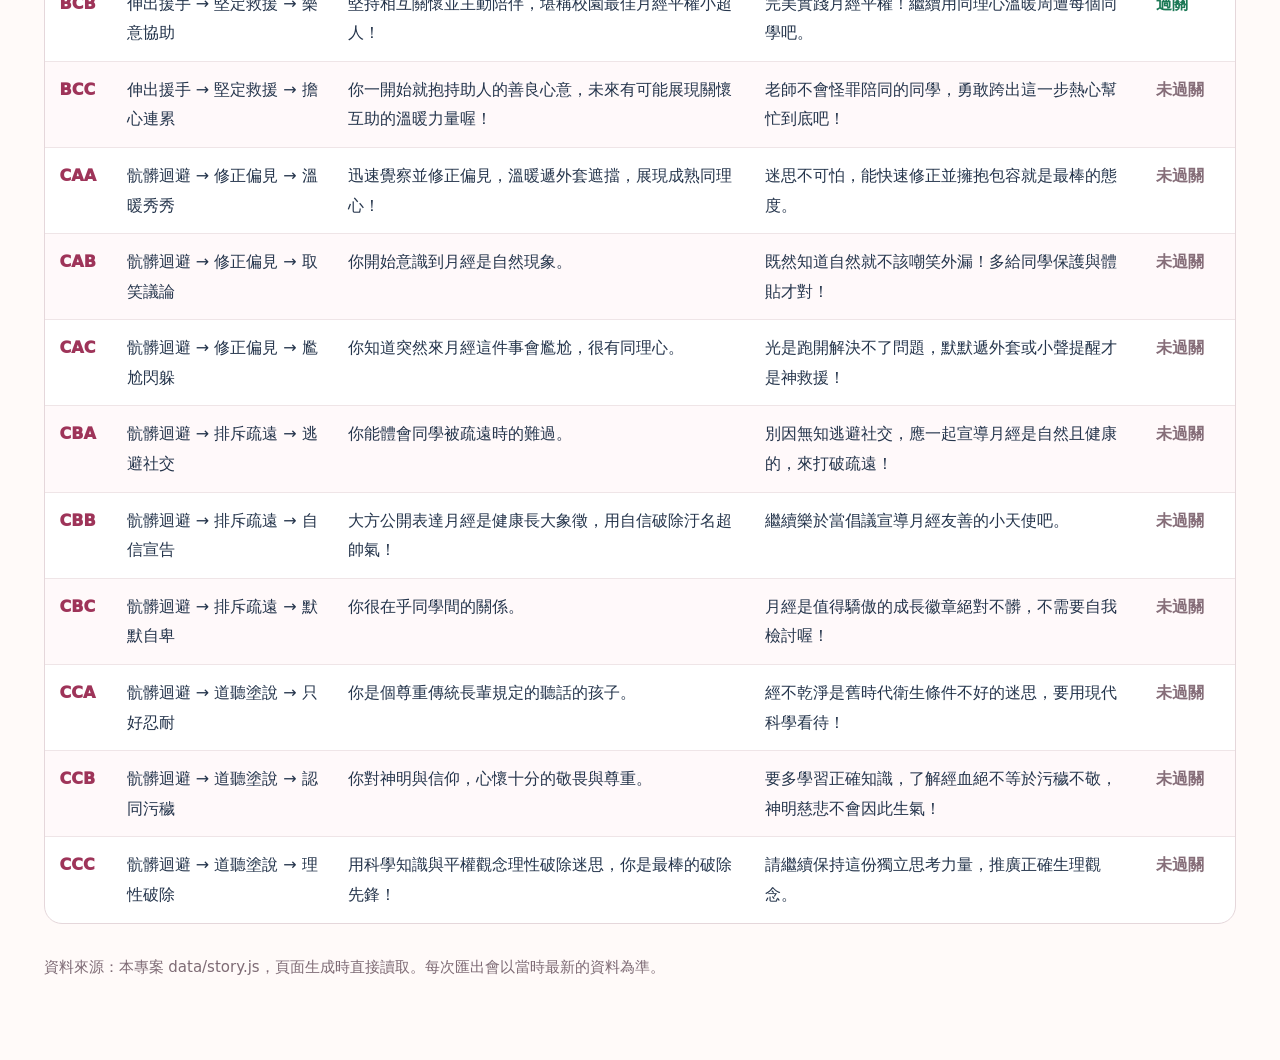
==== commit f731545c: "docs: show revised ABA and BCB completion routes in story viewer" ====
--- a/story-grid.html
+++ b/story-grid.html
@@ -106,7 +106,7 @@
 <p class="intro">依目前遊戲使用的劇本顯示所有情境、ABC 選項、下一個節點、三次選擇的 27 種結局與個別回饋。這份網格直接讀取遊戲資料，日後調整劇本時也會跟著更新。</p>
 <div class="counters" id="counters"></div>
 </section>
-<p class="notice">目前通關規則為測試用設定：AAA、BBB 暫定過關。通關狀態與教育價值判斷應分開看待，請搭配每條路徑的優點與改進回饋檢視。</p>
+<p class="notice">依照《國小劇本.pdf》指定的成功通關路徑為 ABA、BCB。其他路徑同樣可以查看個別的「做得好的地方」與「可以改進的地方」。</p>
 <section id="overview" class="section">
 <div class="section-header"><h2>一、完整分支總覽</h2><p>起點 → 第一層選擇 → 第二層選擇 → 第三層選擇 → 結局</p></div>
 <div id="start-node" class="start-box"></div>
